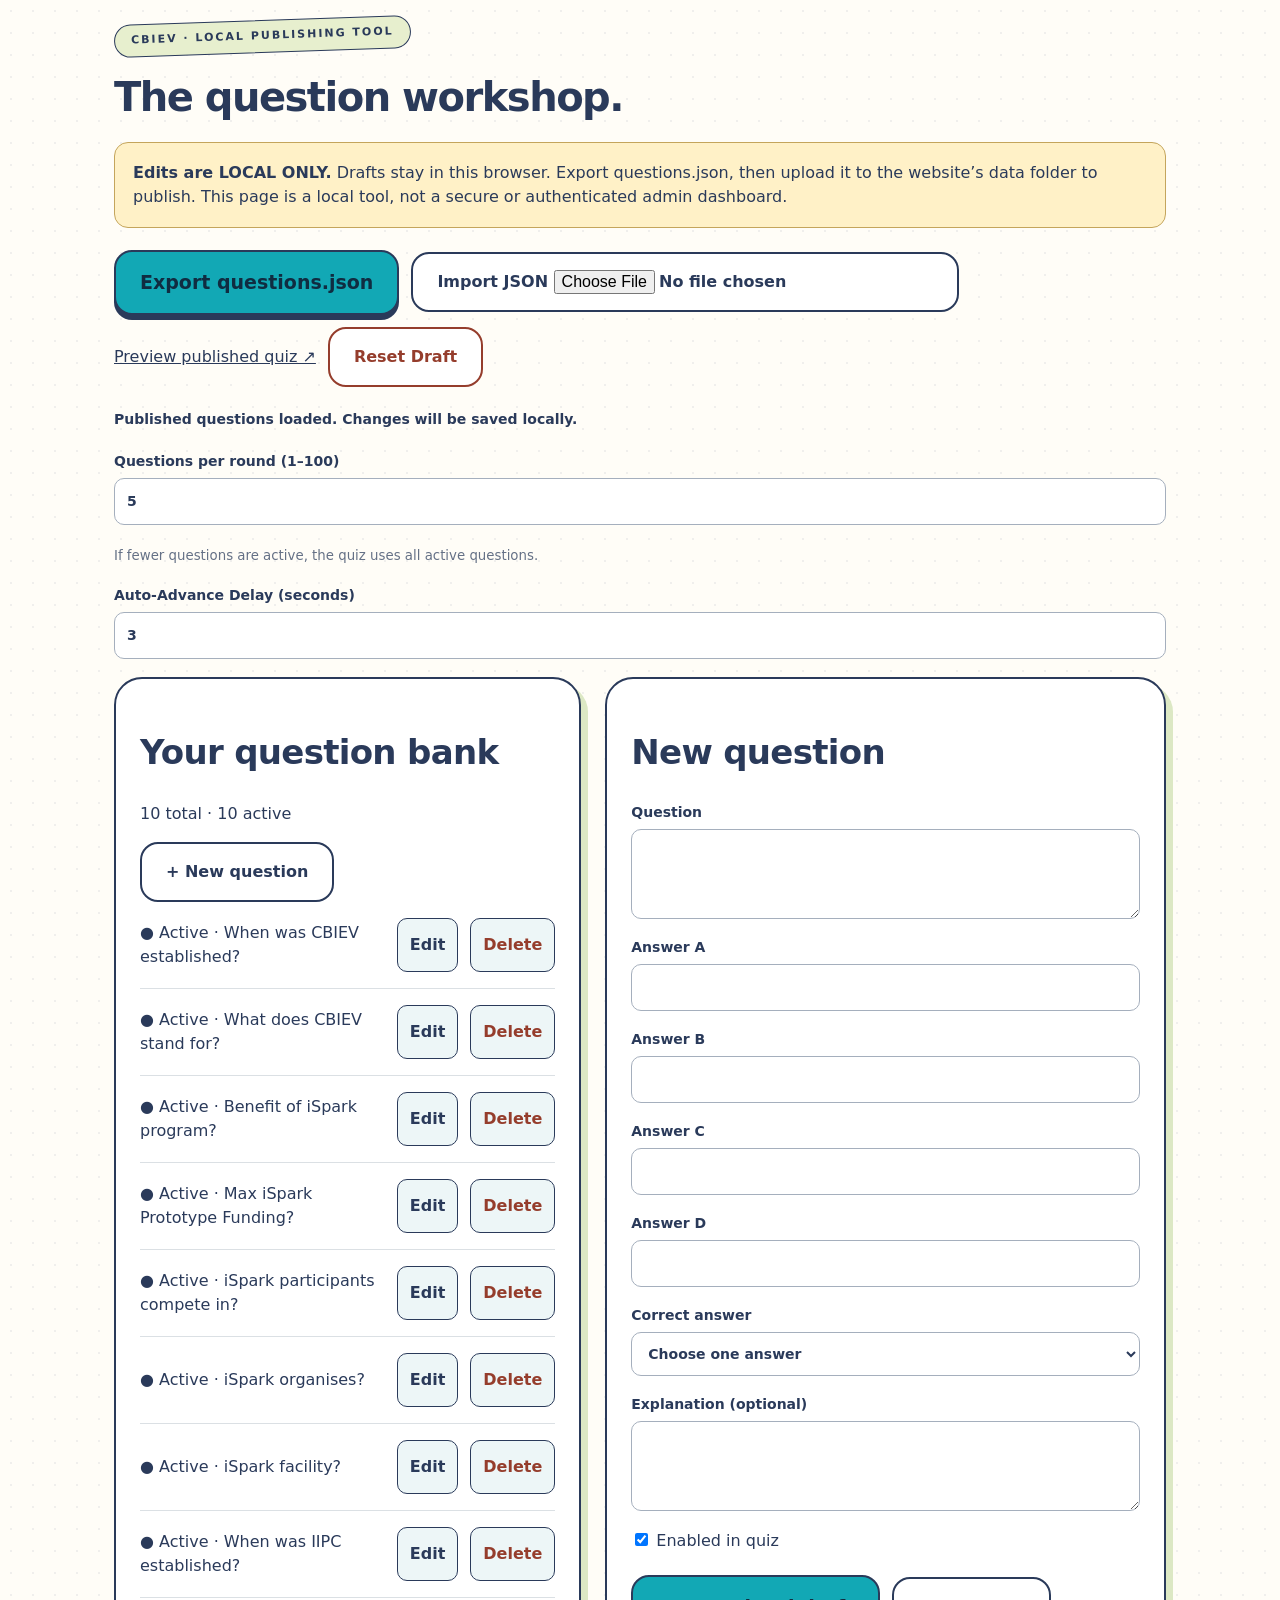
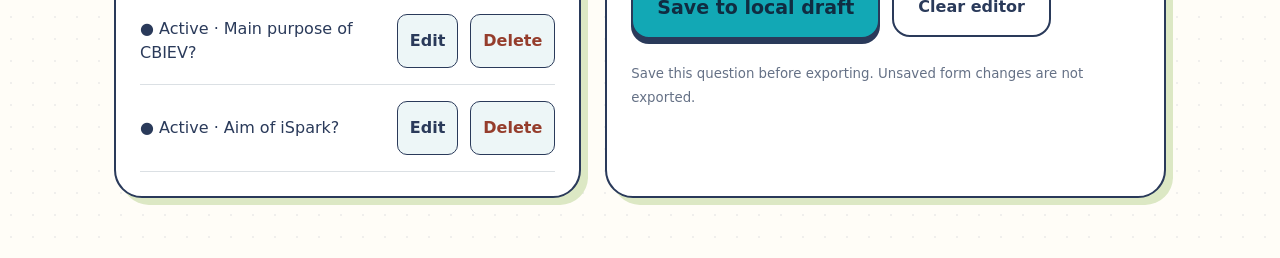
==== admin.html @ a43fd2c3 "Add CBIEV official quiz questions" ====
<!doctype html>
<html lang="en">

<head>
    <meta charset="utf-8">
    <meta name="viewport" content="width=device-width, initial-scale=1">
    <title>Question workshop · CBIEV</title>
    <link rel="stylesheet" href="css/style.css">
    <script src="js/quiz.js" defer></script>
    <script src="js/admin.js" defer></script>
</head>

<body>
    <main class="admin"><span class="eyebrow">CBIEV · Local publishing tool</span>
        <h1>The question workshop.</h1>
        <p class="notice"><strong>Edits are LOCAL ONLY.</strong> Drafts stay in this browser. Export questions.json,
            then upload it to the website’s data folder to publish. This page is a local tool, not a secure or
            authenticated admin dashboard.</p>
        <div class="toolbar"><button id="export" class="primary">Export questions.json</button><label
                class="secondary">Import JSON <input id="import" type="file" accept=".json,application/json"></label><a
                href="index.html" target="_blank" rel="noopener">Preview published quiz ↗</a><button id="reset"
                class="danger">Reset Draft</button></div>
        <p id="status" class="status" role="status"></p><label class="field">Questions per round (1–100)<input
                id="round-count" type="number" min="1" max="100" value="5"></label><small>If fewer questions are active,
            the quiz uses all active questions.</small>
        <label class="field">Auto-Advance Delay (seconds)<input id="advance-delay" type="number" min="2" max="10" step="1" value="3"></label>
        <div class="admin-layout">
            <section class="card">
                <h2>Your question bank</h2>
                <p id="counts"></p><button id="new" class="secondary">+ New question</button>
                <div id="list"></div>
            </section>
            <section class="card">
                <h2 id="editor-title">New question</h2>
                <form id="editor"><label class="field">Question<textarea id="question" required
                            maxlength="1000"></textarea></label>
                    <div id="option-fields"></div><label class="field">Correct answer<select id="correct" required>
                            <option value="">Choose one answer</option>
                            <option value="0">A</option>
                            <option value="1">B</option>
                            <option value="2">C</option>
                            <option value="3">D</option>
                        </select></label><label class="field">Explanation (optional)<textarea id="explanation"
                            maxlength="2000"></textarea></label><label><input id="enabled" type="checkbox" checked>
                        Enabled in quiz</label>
                    <div class="toolbar"><button class="primary" type="submit">Save to local draft</button><button
                            id="cancel" class="secondary" type="button">Clear editor</button></div><small>Save this
                        question before exporting. Unsaved form changes are not exported.</small>
                </form>
            </section>
        </div>
    </main>
</body>

</html>
---- css/style.css ----
:root {
    --navy: #2A3A5A;
    --teal: #12A8B5;
    --lime: #97B854;
    --cream: #FFFDF7;
    --yellow: #ffdc75
}

* {
    box-sizing: border-box
}

body {
    margin: 0;
    color: var(--navy);
    background: var(--cream);
    font-family: ui-rounded, 'Avenir Next', Avenir, system-ui, sans-serif;
    line-height: 1.5;
    background-image: radial-gradient(#2a3a5a12 1px, transparent 1px);
    background-size: 22px 22px
}

button,
input,
textarea,
select {
    font: inherit
}

button,
a,
input,
textarea,
select {
    -webkit-tap-highlight-color: transparent
}

button {
    cursor: pointer
}

button:disabled {
    cursor: default
}

button:focus-visible,
a:focus-visible,
input:focus-visible,
textarea:focus-visible,
select:focus-visible {
    outline: 3px solid #1b7187;
    outline-offset: 5px
}

.site-header {
    max-width: 1100px;
    margin: auto;
    padding: 28px 30px;
    display: flex;
    align-items: center;
    justify-content: center;
    gap: 20px
}

.event {
    text-align: center;
    font-size: 15px;
    letter-spacing: 1px
}

.event small {
    font-size: 10px;
    letter-spacing: 0
}

.quiz {
    max-width: 710px;
    min-height: 70vh;
    margin: 25px auto 55px;
    padding: 0 24px;
    text-align: center
}

.eyebrow {
    display: inline-block;
    background: #e7efce;
    border: 1.5px solid var(--navy);
    border-radius: 30px;
    padding: 7px 16px;
    text-transform: uppercase;
    letter-spacing: 2px;
    font-size: 11px;
    font-weight: 800;
    transform: rotate(-2deg)
}

h1 {
    font-size: clamp(44px, 8vw, 76px);
    line-height: 1.04;
    letter-spacing: -3px;
    margin: 24px 0
}

h1 em {
    font-style: normal;
    color: #087b87
}

h2 {
    font-size: clamp(25px, 4vw, 34px);
    line-height: 1.25;
    letter-spacing: -.7px
}

.intro {
    max-width: 420px;
    margin: 20px auto;
    color: #58657a;
    font-size: 17px
}

.hero-art {
    height: 88px;
    display: flex;
    justify-content: center;
    align-items: center;
    gap: 32px;
    margin: 20px 0
}

.star {
    font-size: 66px;
    color: var(--teal);
    display: inline-block;
    transform: rotate(-12deg);
    text-shadow: 2px 3px var(--navy)
}

.ticket {
    background: var(--yellow);
    border: 2px solid var(--navy);
    border-radius: 16px;
    padding: 12px 24px;
    transform: rotate(6deg);
    box-shadow: 4px 4px 0 var(--navy);
    font-size: 13px;
    font-weight: 800
}

.ticket strong {
    display: block;
    font-size: 23px
}

.primary,
.secondary,
.danger {
    border: 2px solid var(--navy);
    border-radius: 18px;
    padding: 16px 24px;
    font-weight: 800;
    min-height: 54px;
    color: var(--navy);
    background: white;
    transition: transform .15s, box-shadow .15s
}

.primary {
    background: var(--teal);
    color: #102c41;
    box-shadow: 0 5px 0 var(--navy);
    font-size: 19px
}

.primary:hover {
    transform: translateY(-2px);
    box-shadow: 0 7px 0 var(--navy)
}

.primary:active,
.answer:active {
    transform: translateY(3px);
    box-shadow: none
}

.primary:disabled {
    opacity: .55;
    box-shadow: none
}

.wide {
    width: 100%
}

.welcome-action {
    max-width: 390px;
    margin: 24px auto
}

.micro {
    font-size: 12px;
    color: #657186;
    margin-top: 20px
}

.steps {
    display: flex;
    justify-content: center;
    gap: 22px;
    font-size: 12px;
    font-weight: 700;
    margin: 32px 0
}

.steps b {
    display: inline-grid;
    place-items: center;
    width: 23px;
    height: 23px;
    border-radius: 50%;
    background: #e4edee;
    margin-right: 5px
}

footer {
    max-width: 1040px;
    margin: auto;
    padding: 24px;
    border-top: 1px solid #d9dedc;
    font-size: 11px;
    display: flex;
    justify-content: space-between;
    gap: 12px;
    color: #657186
}

.card {
    background: white;
    border: 2px solid var(--navy);
    border-radius: 28px;
    padding: 30px;
    box-shadow: 7px 7px 0 #dce8c4;
    text-align: left
}

.progress-label {
    display: flex;
    justify-content: space-between;
    font-size: 12px;
    font-weight: 800;
    text-transform: uppercase;
    letter-spacing: 1px
}

.progress {
    height: 13px;
    border: 2px solid var(--navy);
    border-radius: 20px;
    background: white;
    overflow: hidden;
    margin: 12px 0 28px
}

.progress span {
    display: block;
    height: 100%;
    background: var(--lime);
    transition: width .3s
}

.answers {
    display: grid;
    gap: 12px;
    margin: 26px 0
}

.answer {
    display: flex;
    align-items: center;
    gap: 14px;
    text-align: left;
    width: 100%;
    border: 2px solid #ced5df;
    background: #edf6f7;
    border-radius: 17px;
    padding: 16px;
    color: var(--navy);
    font-weight: 700;
    min-height: 65px;
    box-shadow: 0 3px 0 #d9dfe5;
    transition: transform .15s
}

.answer:nth-child(2) {
    background: #f2f5e7
}

.answer:nth-child(3) {
    background: #fff5d8
}

.answer:nth-child(4) {
    background: #edf1fc
}

.answer b {
    border: 1px solid currentColor;
    border-radius: 9px;
    min-width: 31px;
    height: 31px;
    display: grid;
    place-items: center;
    background: #ffffffaa
}

.answer:hover:not(:disabled) {
    border-color: var(--navy);
    transform: translateY(-2px)
}

.answer.correct {
    background: #e4efc8;
    border-color: #54752d
}

.answer.wrong {
    background: #ffebe5;
    border-color: #a64b37
}

.feedback {
    border-radius: 15px;
    background: #f0f4e8;
    padding: 17px;
    margin-bottom: 20px;
    font-size: 14px
}

.feedback p {
    margin: 7px 0
}

.complete {
    text-align: center;
    padding: 36px 25px
}

.complete h1 {
    font-size: clamp(40px, 7vw, 62px)
}

.gift {
    background: #fff1c7;
    border: 2px dashed #b18b39;
    border-radius: 18px;
    padding: 22px;
    font-size: 21px;
    font-weight: 800;
    margin: 26px 0
}

.badge {
    width: 100px;
    height: 100px;
    border-radius: 50%;
    background: var(--lime);
    border: 2px solid var(--navy);
    display: grid;
    place-items: center;
    margin: auto;
    font-size: 50px;
    box-shadow: 5px 5px 0 var(--navy)
}

.confetti {
    position: fixed;
    top: -20px;
    pointer-events: none;
    width: 9px;
    height: 16px;
    animation: fall 2.8s ease-in forwards;
    z-index: 5
}

@keyframes fall {
    to {
        transform: translateY(105vh) rotate(600deg)
    }
}

.admin {
    max-width: 1100px;
    margin: 20px auto 60px;
    padding: 0 24px
}

.admin h1 {
    font-size: 40px;
    letter-spacing: -1.5px
}

.notice {
    background: #fff1c7;
    border: 1px solid #c4a55c;
    border-radius: 14px;
    padding: 18px
}

.toolbar {
    display: flex;
    flex-wrap: wrap;
    gap: 12px;
    margin: 22px 0;
    align-items: center
}

.toolbar a {
    color: var(--navy)
}

.admin-layout {
    display: grid;
    grid-template-columns: 1fr 1.2fr;
    gap: 24px
}

.admin .card {
    padding: 24px
}

.question-row {
    border-bottom: 1px solid #dbe0e4;
    padding: 16px 0;
    display: flex;
    gap: 12px;
    align-items: center
}

.question-row span {
    flex: 1;
    overflow-wrap: anywhere
}

.question-row button {
    padding: 8px 12px;
    border: 1px solid var(--navy);
    border-radius: 10px;
    background: #edf6f7
}

.field {
    display: block;
    font-size: 14px;
    font-weight: 700;
    margin: 18px 0
}

.field input,
.field textarea,
.field select {
    display: block;
    width: 100%;
    padding: 12px;
    border: 1.5px solid #a5afbd;
    border-radius: 10px;
    margin-top: 6px;
    color: var(--navy);
    background: white
}

.field textarea {
    min-height: 90px;
    resize: vertical
}

.danger {
    color: #953d2c;
    border-color: #953d2c
}

.status {
    font-size: 14px;
    font-weight: 700;
    min-height: 24px
}

.tag {
    font-size: 11px;
    color: #607044
}

.admin small {
    color: #657186
}

@media(max-width:650px) {
    .site-header {
        padding: 20px
    }

    .quiz {
        margin-top: 18px
    }

    .card {
        padding: 22px
    }

    .steps {
        gap: 10px;
        font-size: 11px
    }

    .admin-layout {
        grid-template-columns: 1fr
    }

    footer span {
        display: none
    }

    .admin h1 {
        font-size: 32px
    }

    .hero-art {
        gap: 22px
    }
}

@media(prefers-reduced-motion:reduce) {

    *,
    *:before,
    *:after {
        animation: none !important;
        transition: none !important
    }

    .confetti {
        display: none
    }
}
/* Tactile game feedback: transform/opacity animations keep mobile painting light. */
.answer { position: relative; touch-action: manipulation; transition: opacity .25s, background-color .2s, border-color .2s; }
.answer.correct { background: #12A8B5; color: white; border-color: #087580; box-shadow: 0 4px 0 #087580, 0 0 24px #12a8b547; text-shadow: 0 1px 2px #17414e; }
.answer.correct b { background: #087580; color: white; border-color: white; font-size: 24px; }
.answer-muted { opacity: .3; box-shadow: none; }
.answer-pop { animation: answer-spring .65s both; z-index: 1; }
.answer.wrong { animation: answer-shake .5s both; background: #ffe5de; border-color: #cf6752; }
.answer.wrong b { background: #b64b38; color: white; }
.question-card { animation: question-in .38s cubic-bezier(.2,.8,.3,1) both; }
.question-card.question-exit { animation: question-out .2s ease-in both; pointer-events: none; }
.progress span { transition: width .45s cubic-bezier(.2,.8,.3,1); }
.feedback-enter { animation: question-in .3s both; margin-top: 30px; }
.result-badge { display: inline-block; background: #087580; color: white; border: 2px solid var(--navy); border-radius: 12px; padding: 8px 15px; letter-spacing: 1px; box-shadow: 3px 3px 0 #97B854; animation: badge-pop .5s both; }
.result-retry { background: #fff0b9; color: var(--navy); box-shadow: 3px 3px 0 #edac94; }
.continue-button:not([hidden]) { animation: question-in .3s both; }
[hidden] { display: none !important; }
.sparkle { position: absolute; left: 50%; top: 50%; font-size: 24px; pointer-events: none; z-index: 4; animation: sparkle-burst 1s ease-out both; text-shadow: none; }
/* The completion page itself is the overlay: no obscured interactive background. */
.quest-completed::before { content: ''; position: fixed; inset: 0; background: #2a3a5a38; pointer-events: none; z-index: 1; }
.quest-completed .quiz { position: relative; z-index: 2; }
.complete { position: relative; animation: badge-pop .6s both; box-shadow: 8px 10px 0 #97b854, 0 25px 70px #2a3a5a26; }
.complete .badge { background: #12A8B5; color: white; border: 5px solid #d9ecb5; box-shadow: 5px 5px 0 #97B854; animation: answer-spring .8s .12s both; }
.complete h1 { animation: badge-pop .65s .22s both; }
@keyframes answer-spring { 0% { transform: scale(1); } 35% { transform: scale(1.045) rotate(-1deg); } 50% { transform: scale(.985) rotate(1deg); } 65% { transform: scale(1.025) rotate(-.7deg); } 80% { transform: scale(.995) rotate(.4deg); } 100% { transform: scale(1); } }
@keyframes answer-shake { 0%,100% { transform: translateX(0); } 15%,45% { transform: translateX(-7px); background: #ef9b89; } 30%,60% { transform: translateX(7px); } 80% { transform: translateX(-3px); } }
@keyframes badge-pop { 0% { opacity: 0; transform: scale(.8) translateY(14px); } 65% { opacity: 1; transform: scale(1.04) translateY(-2px); } 100% { opacity: 1; transform: scale(1) translateY(0); } }
@keyframes question-in { from { opacity: 0; transform: translateY(18px) scale(.97); } to { opacity: 1; transform: translateY(0) scale(1); } }
@keyframes question-out { to { opacity: 0; transform: translateX(-18px) scale(.97); } }
@keyframes sparkle-burst { 0% { opacity: 0; transform: translate(-50%,-50%) scale(.3); } 20% { opacity: 1; } 100% { opacity: 0; transform: translate(calc(-50% + var(--x)),calc(-50% + var(--y))) rotate(var(--turn)) scale(.6); } }
@media(prefers-reduced-motion: reduce) { .sparkle { display: none; } }

/* Keep feedback in view even when an imported question is unusually long. */
.tagline { font-size: 24px; font-weight: 800; margin: 12px 0; }
.feedback-dock { position: fixed; z-index: 6; bottom: 12px; bottom: max(12px, env(safe-area-inset-bottom)); left: 50%; transform: translateX(-50%); width: min(620px, calc(100% - 24px)); text-align: left; }
.feedback-dock .feedback { margin: 0; border: 2px solid var(--navy); background: #fffdf7; box-shadow: 0 6px 30px #2a3a5a35; padding: 14px 18px; max-height: 48vh; overflow-y: auto; }
.feedback-dock p { margin: 8px 0; }
.countdown-controls { display: flex; align-items: center; justify-content: space-between; gap: 10px; margin-top: 10px; }
.countdown-label { font-size: 13px; font-weight: 800; }
.next-now { font-size: 13px; min-height: 44px; padding: 8px 12px; white-space: nowrap; }
.countdown-track { height: 6px; background: #e0e7d6; border-radius: 8px; margin-top: 10px; overflow: hidden; }
.countdown-track span { display: block; height: 100%; background: var(--teal); transition: width 1s linear; }
.answer.wrong-fade { opacity: .3; transition: opacity .3s .6s; }
@media(max-width:650px) {
    .site-header { padding: 12px 16px; }
    .event { font-size: 12px; }
    .quiz { padding: 0 16px; margin-top: 12px; }
    .question-card { padding: 16px; }
    .question-card h2 { font-size: 23px; margin: 10px 0; }
    .question-card .micro { margin: 8px 0; }
    .question-card .answers { gap: 9px; margin: 14px 0; }
    .question-card .answer { padding: 10px 12px; min-height: 54px; font-size: 14px; }
    .progress { margin: 8px 0 14px; }
    .progress-label { font-size: 10px; }
    .feedback-dock .feedback { font-size: 13px; }
    .result-badge { padding: 5px 11px; font-size: 13px; }
}

/* Headings receive focus for screen readers, without a frame around the title. */
.quiz h1:focus,
.quiz h2:focus {
    outline: none;
}
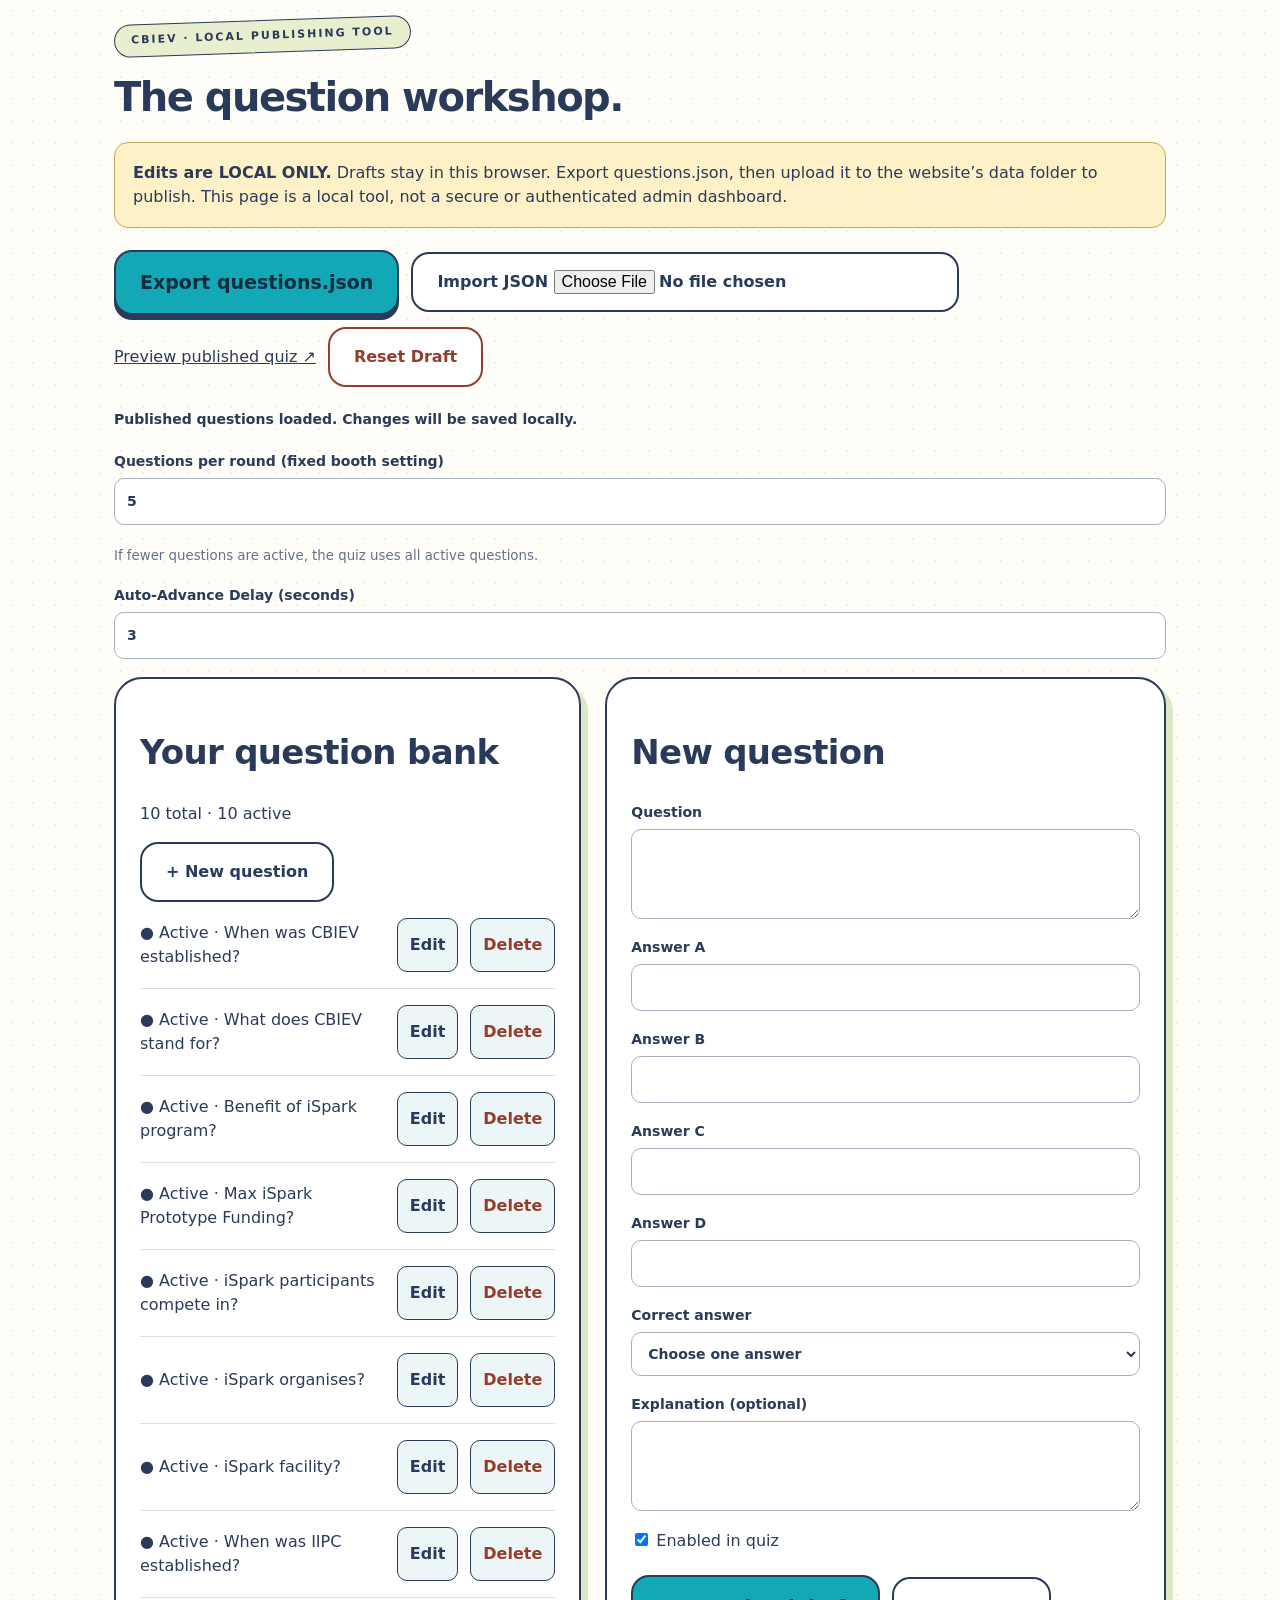
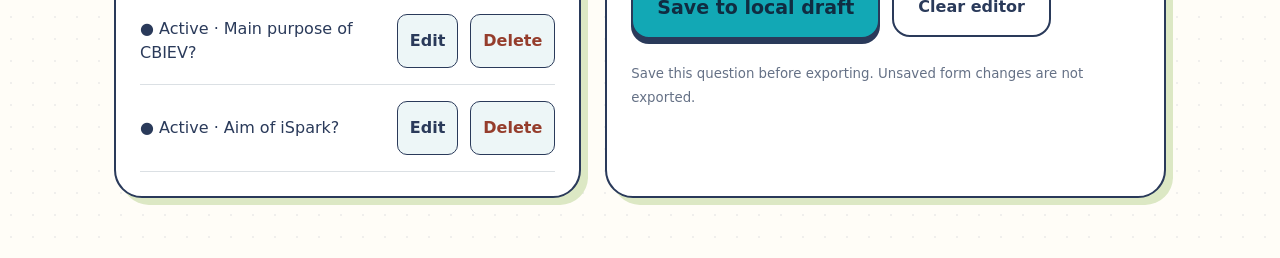
==== commit 1a1f6e11: "Add CBIEV official quiz questions" ====
--- a/admin.html
+++ b/admin.html
@@ -6,8 +6,8 @@
     <meta name="viewport" content="width=device-width, initial-scale=1">
     <title>Question workshop · CBIEV</title>
     <link rel="stylesheet" href="css/style.css">
-    <script src="js/quiz.js" defer></script>
-    <script src="js/admin.js" defer></script>
+    <script src="js/quiz.js?v=5-rounds-20261111" defer></script>
+    <script src="js/admin.js?v=5-rounds-20261111" defer></script>
 </head>
 
 <body>
@@ -20,8 +20,8 @@
                 class="secondary">Import JSON <input id="import" type="file" accept=".json,application/json"></label><a
                 href="index.html" target="_blank" rel="noopener">Preview published quiz ↗</a><button id="reset"
                 class="danger">Reset Draft</button></div>
-        <p id="status" class="status" role="status"></p><label class="field">Questions per round (1–100)<input
-                id="round-count" type="number" min="1" max="100" value="5"></label><small>If fewer questions are active,
+        <p id="status" class="status" role="status"></p><label class="field">Questions per round (fixed booth setting)<input
+                id="round-count" type="number" value="5" readonly></label><small>If fewer questions are active,
             the quiz uses all active questions.</small>
         <label class="field">Auto-Advance Delay (seconds)<input id="advance-delay" type="number" min="2" max="10" step="1" value="3"></label>
         <div class="admin-layout">
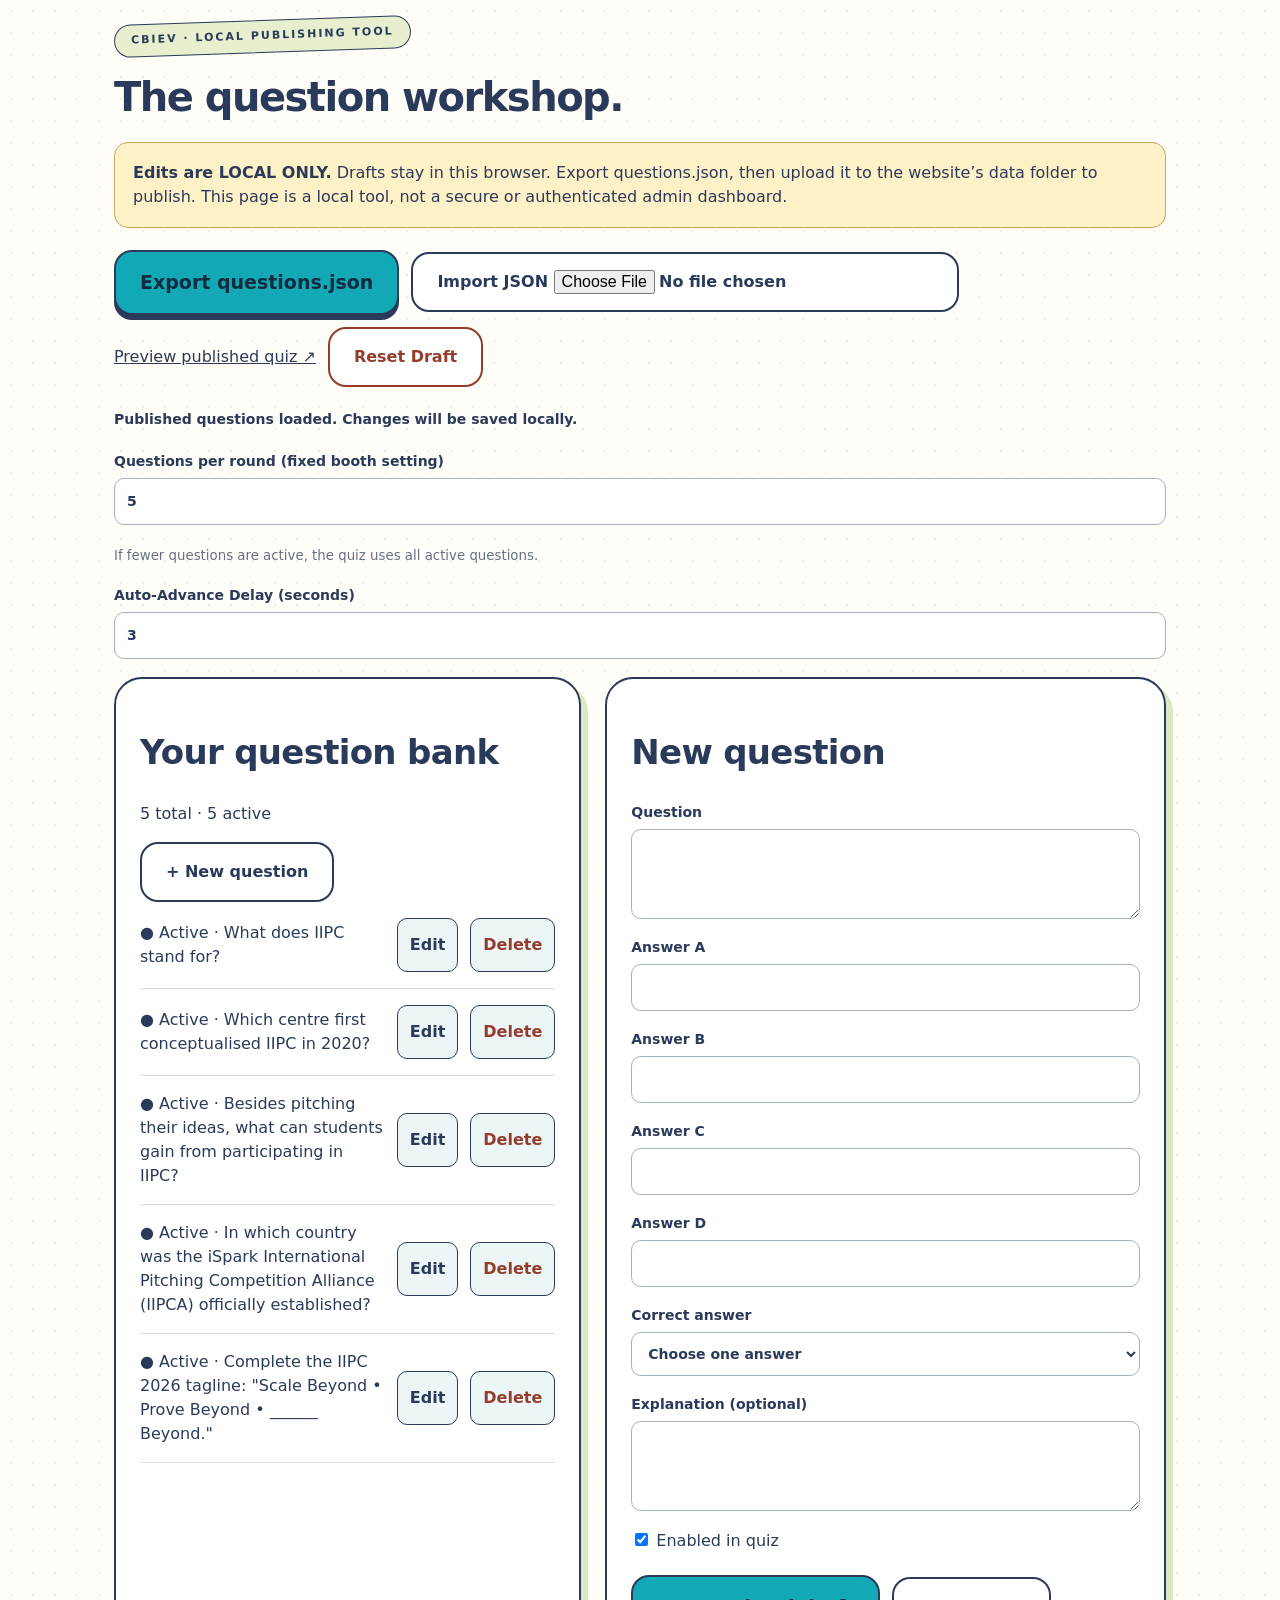
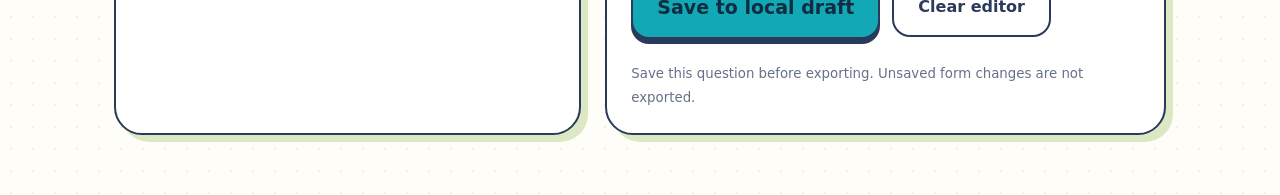
==== commit abdf2ea2: "Update IIPC quiz questions" ====
--- a/admin.html
+++ b/admin.html
@@ -6,8 +6,8 @@
     <meta name="viewport" content="width=device-width, initial-scale=1">
     <title>Question workshop · CBIEV</title>
     <link rel="stylesheet" href="css/style.css">
-    <script src="js/quiz.js?v=5-rounds-20261111" defer></script>
-    <script src="js/admin.js?v=5-rounds-20261111" defer></script>
+    <script src="js/quiz.js?v=iipc-20261123" defer></script>
+    <script src="js/admin.js?v=iipc-20261123" defer></script>
 </head>
 
 <body>
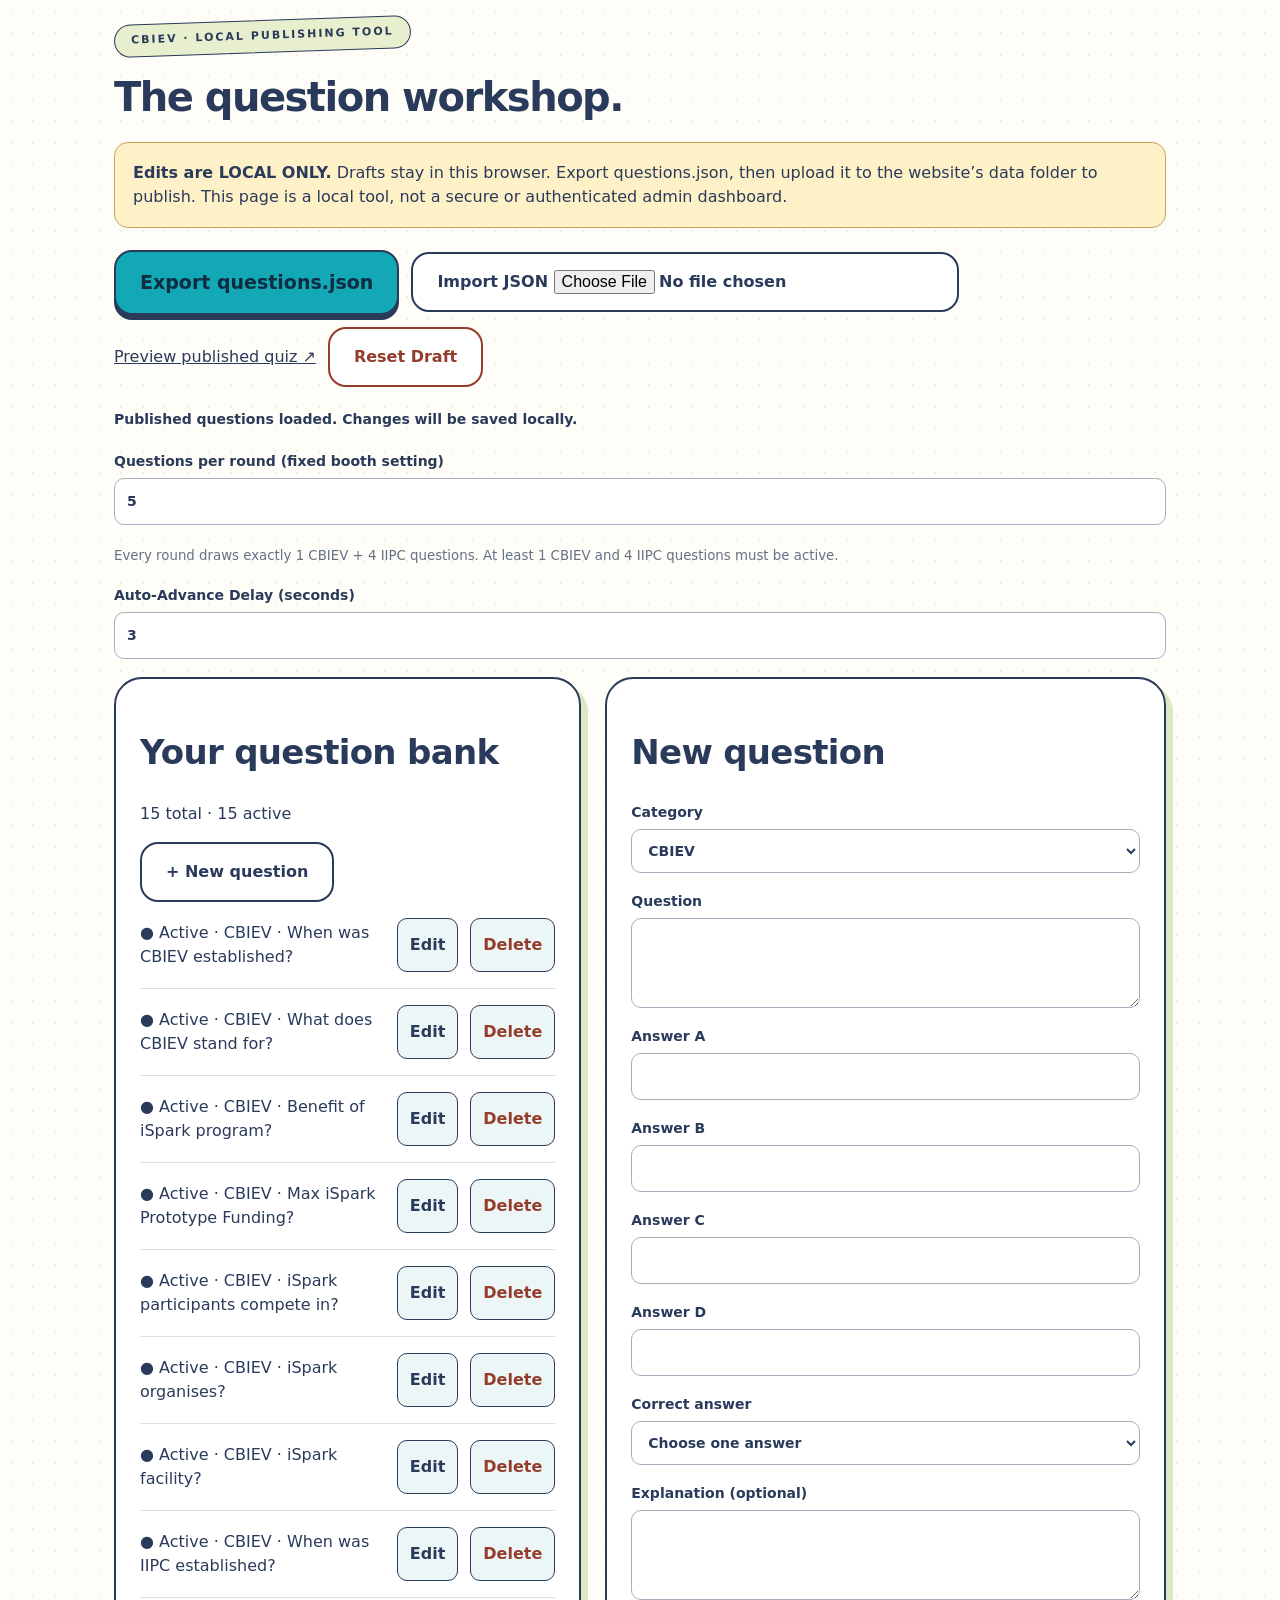
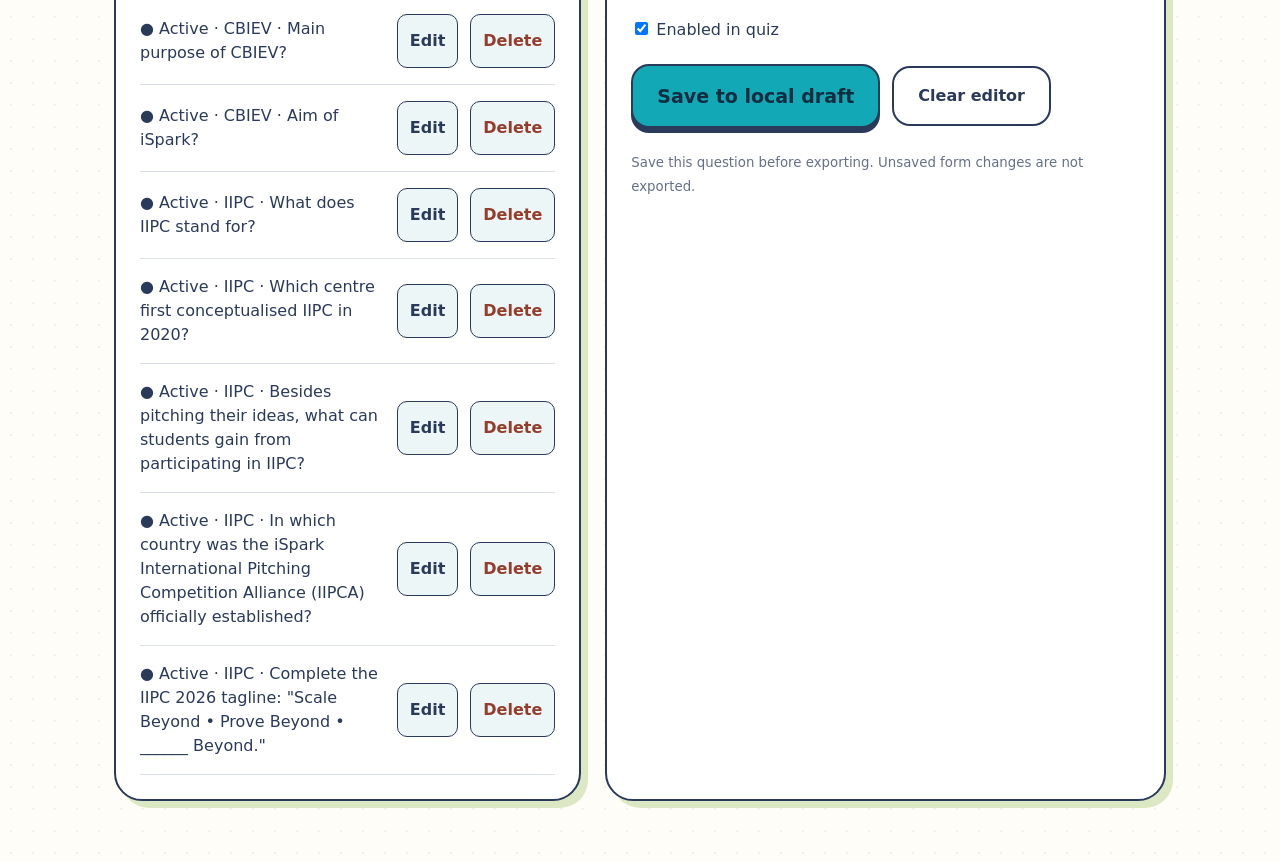
==== commit c0c398e1: "Update IIPC quiz questions" ====
--- a/admin.html
+++ b/admin.html
@@ -6,8 +6,8 @@
     <meta name="viewport" content="width=device-width, initial-scale=1">
     <title>Question workshop · CBIEV</title>
     <link rel="stylesheet" href="css/style.css">
-    <script src="js/quiz.js?v=iipc-20261123" defer></script>
-    <script src="js/admin.js?v=iipc-20261123" defer></script>
+    <script src="js/quiz.js?v=categories-20261123" defer></script>
+    <script src="js/admin.js?v=categories-20261123" defer></script>
 </head>
 
 <body>
@@ -21,8 +21,7 @@
                 href="index.html" target="_blank" rel="noopener">Preview published quiz ↗</a><button id="reset"
                 class="danger">Reset Draft</button></div>
         <p id="status" class="status" role="status"></p><label class="field">Questions per round (fixed booth setting)<input
-                id="round-count" type="number" value="5" readonly></label><small>If fewer questions are active,
-            the quiz uses all active questions.</small>
+                id="round-count" type="number" value="5" readonly></label><small>Every round draws exactly 1 CBIEV + 4 IIPC questions. At least 1 CBIEV and 4 IIPC questions must be active.</small>
         <label class="field">Auto-Advance Delay (seconds)<input id="advance-delay" type="number" min="2" max="10" step="1" value="3"></label>
         <div class="admin-layout">
             <section class="card">
@@ -32,7 +31,7 @@
             </section>
             <section class="card">
                 <h2 id="editor-title">New question</h2>
-                <form id="editor"><label class="field">Question<textarea id="question" required
+                <form id="editor"><label class="field">Category<select id="category" required><option value="CBIEV">CBIEV</option><option value="IIPC">IIPC</option></select></label><label class="field">Question<textarea id="question" required
                             maxlength="1000"></textarea></label>
                     <div id="option-fields"></div><label class="field">Correct answer<select id="correct" required>
                             <option value="">Choose one answer</option>
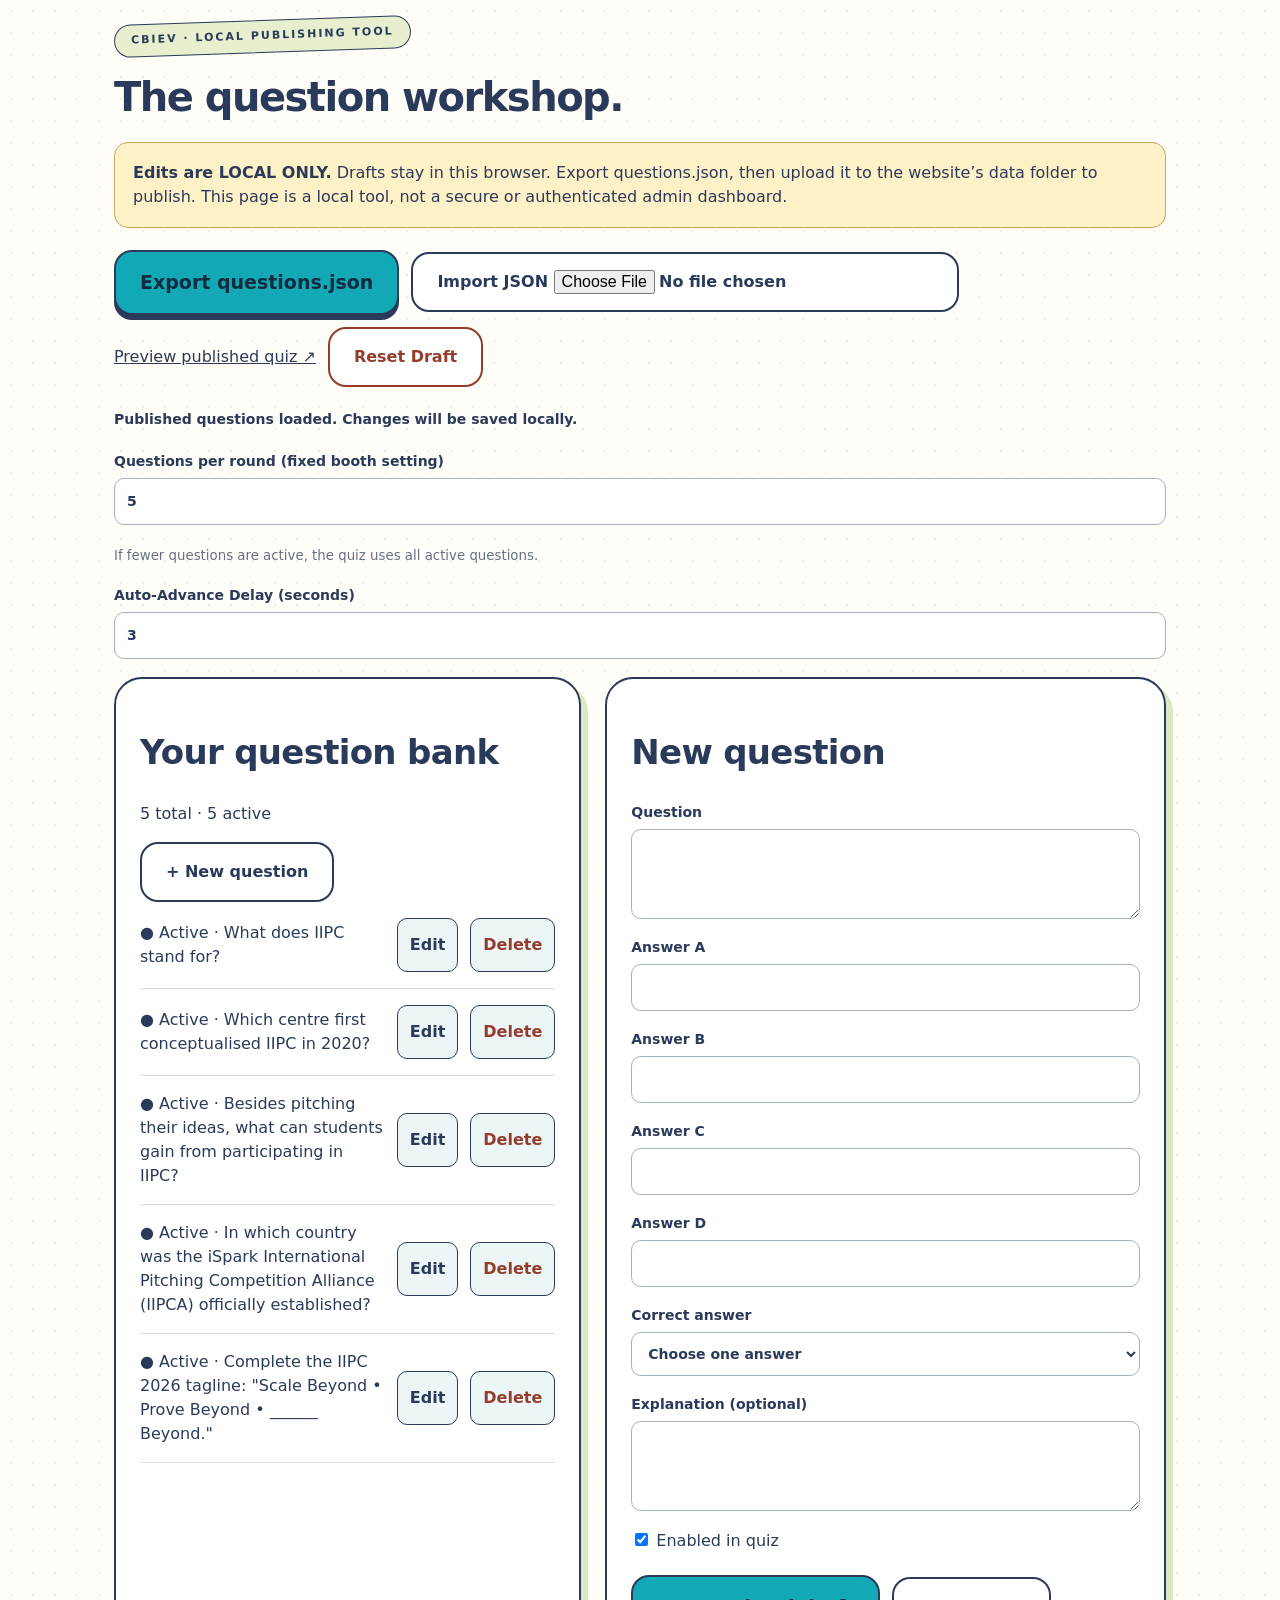
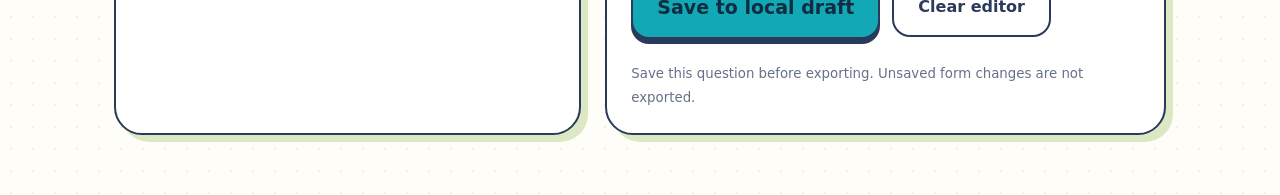
==== commit f78327e5: "Update IIPC quiz questions" ====
--- a/admin.html
+++ b/admin.html
@@ -6,8 +6,8 @@
     <meta name="viewport" content="width=device-width, initial-scale=1">
     <title>Question workshop · CBIEV</title>
     <link rel="stylesheet" href="css/style.css">
-    <script src="js/quiz.js?v=categories-20261123" defer></script>
-    <script src="js/admin.js?v=categories-20261123" defer></script>
+    <script src="js/quiz.js?v=iipc-20261123" defer></script>
+    <script src="js/admin.js?v=iipc-20261123" defer></script>
 </head>
 
 <body>
@@ -21,7 +21,8 @@
                 href="index.html" target="_blank" rel="noopener">Preview published quiz ↗</a><button id="reset"
                 class="danger">Reset Draft</button></div>
         <p id="status" class="status" role="status"></p><label class="field">Questions per round (fixed booth setting)<input
-                id="round-count" type="number" value="5" readonly></label><small>Every round draws exactly 1 CBIEV + 4 IIPC questions. At least 1 CBIEV and 4 IIPC questions must be active.</small>
+                id="round-count" type="number" value="5" readonly></label><small>If fewer questions are active,
+            the quiz uses all active questions.</small>
         <label class="field">Auto-Advance Delay (seconds)<input id="advance-delay" type="number" min="2" max="10" step="1" value="3"></label>
         <div class="admin-layout">
             <section class="card">
@@ -31,7 +32,7 @@
             </section>
             <section class="card">
                 <h2 id="editor-title">New question</h2>
-                <form id="editor"><label class="field">Category<select id="category" required><option value="CBIEV">CBIEV</option><option value="IIPC">IIPC</option></select></label><label class="field">Question<textarea id="question" required
+                <form id="editor"><label class="field">Question<textarea id="question" required
                             maxlength="1000"></textarea></label>
                     <div id="option-fields"></div><label class="field">Correct answer<select id="correct" required>
                             <option value="">Choose one answer</option>
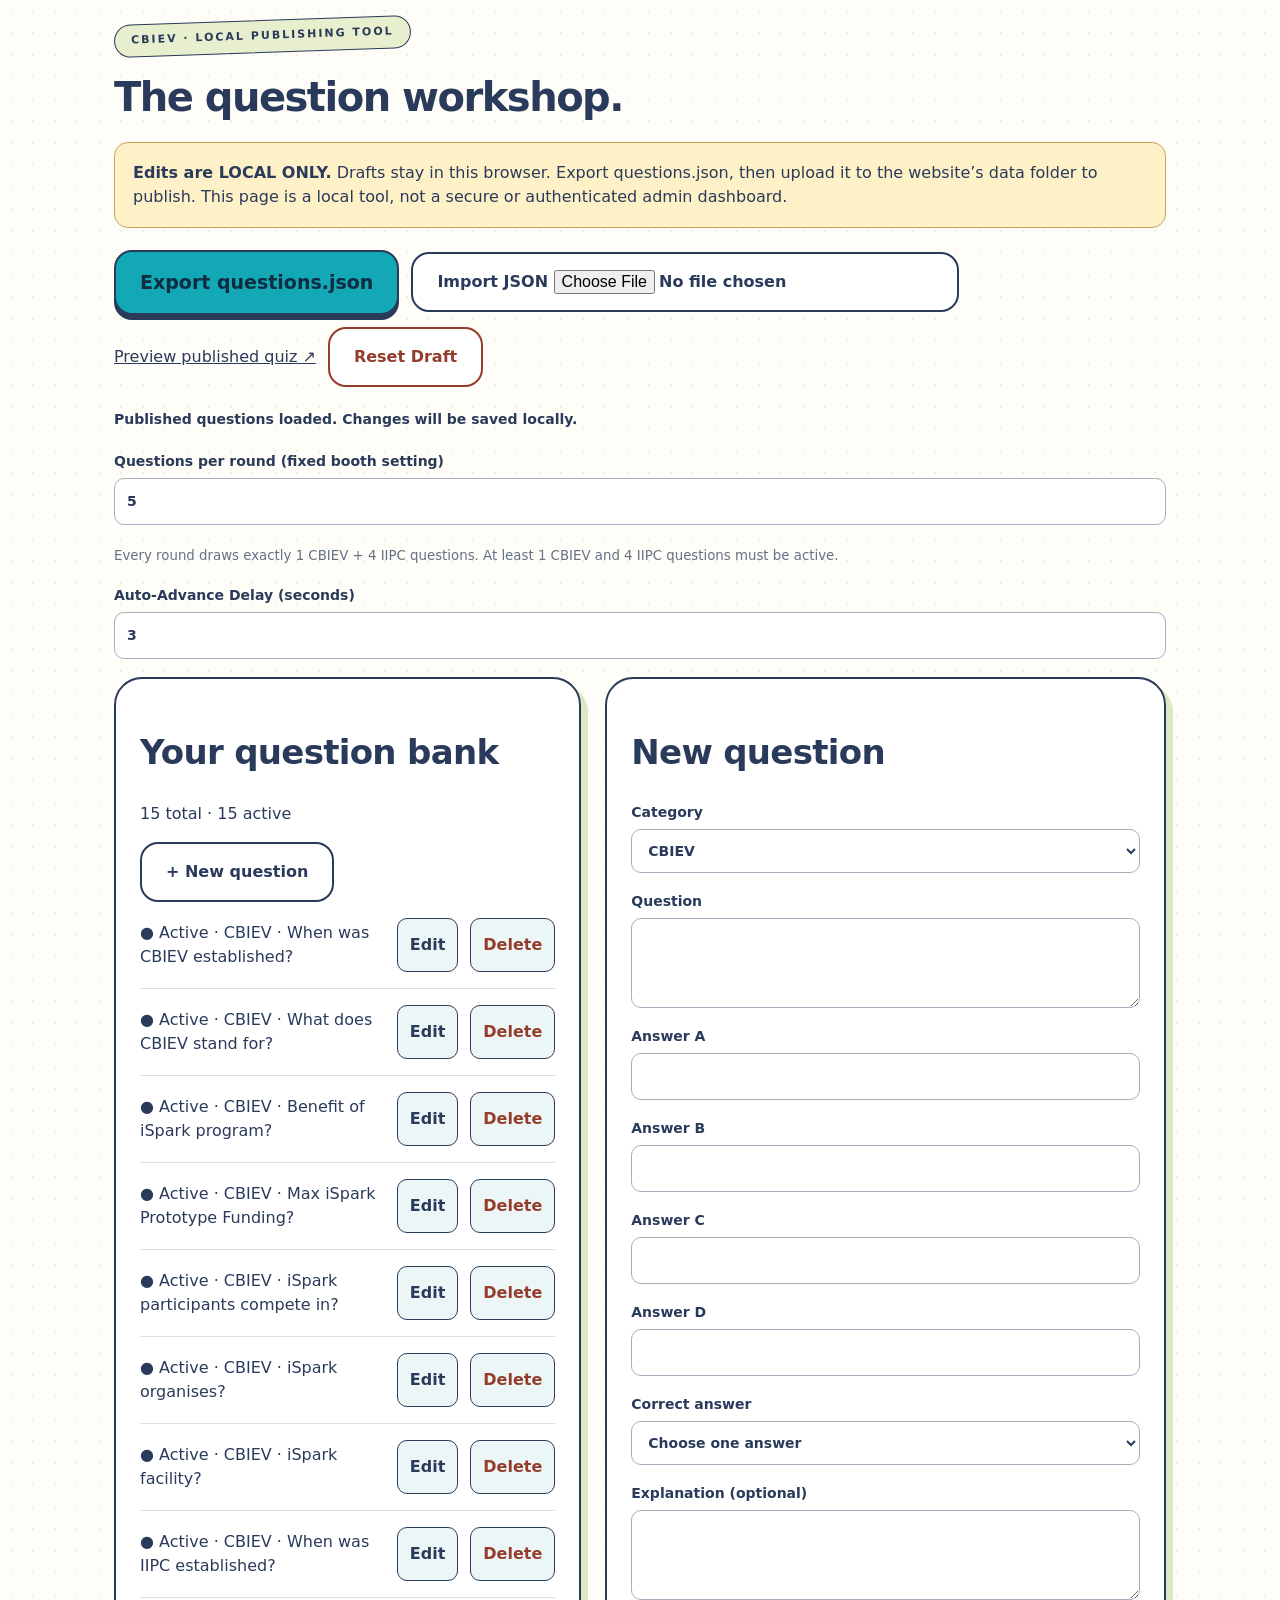
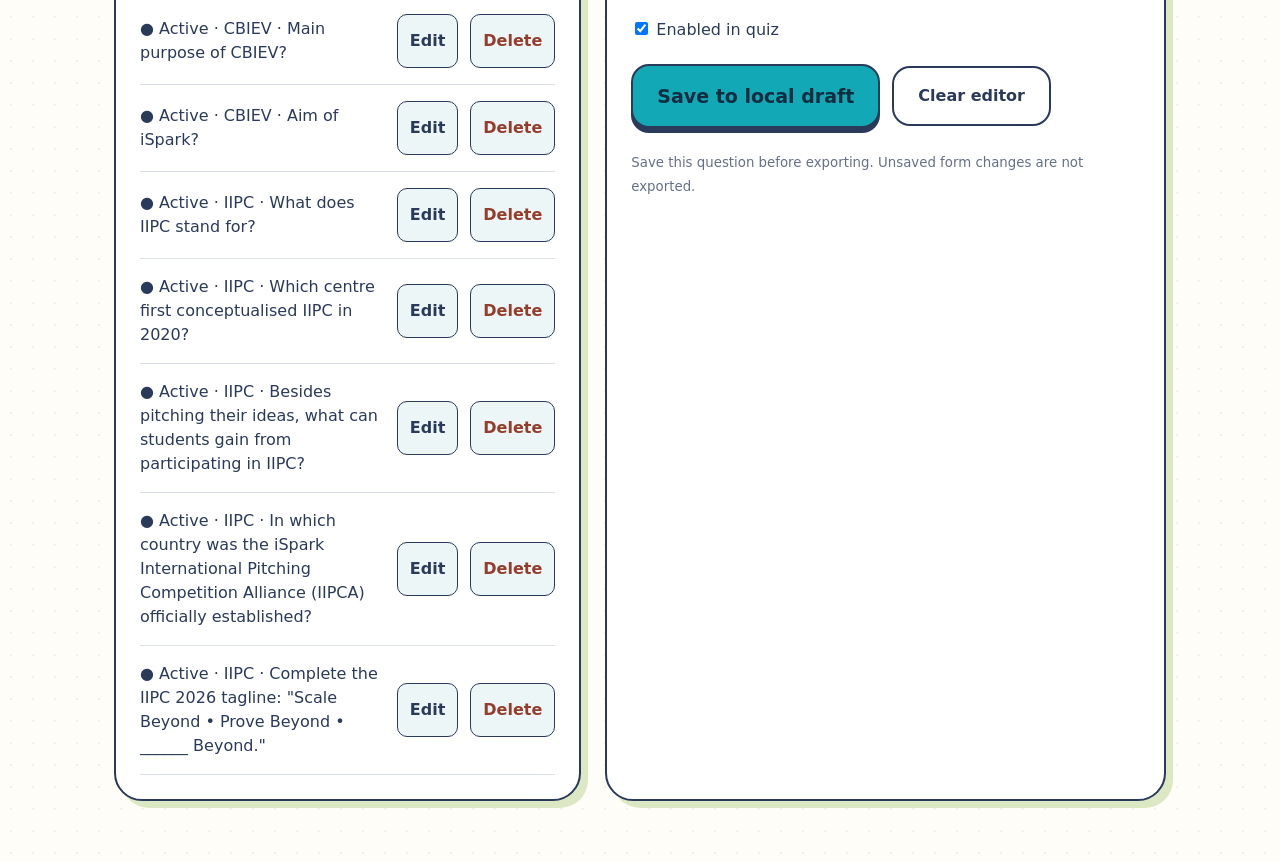
==== commit 65dafed1: "Update IIPC quiz questions" ====
--- a/admin.html
+++ b/admin.html
@@ -5,9 +5,9 @@
     <meta charset="utf-8">
     <meta name="viewport" content="width=device-width, initial-scale=1">
     <title>Question workshop · CBIEV</title>
-    <link rel="stylesheet" href="css/style.css">
-    <script src="js/quiz.js?v=iipc-20261123" defer></script>
-    <script src="js/admin.js?v=iipc-20261123" defer></script>
+    <link rel="stylesheet" href="css/style.css?v=red-popup-20261123">
+    <script src="js/quiz.js?v=mixed-rounds-v4-20261123" defer></script>
+    <script src="js/admin.js?v=mixed-rounds-v4-20261123" defer></script>
 </head>
 
 <body>
@@ -21,8 +21,7 @@
                 href="index.html" target="_blank" rel="noopener">Preview published quiz ↗</a><button id="reset"
                 class="danger">Reset Draft</button></div>
         <p id="status" class="status" role="status"></p><label class="field">Questions per round (fixed booth setting)<input
-                id="round-count" type="number" value="5" readonly></label><small>If fewer questions are active,
-            the quiz uses all active questions.</small>
+                id="round-count" type="number" value="5" readonly></label><small>Every round draws exactly 1 CBIEV + 4 IIPC questions. At least 1 CBIEV and 4 IIPC questions must be active.</small>
         <label class="field">Auto-Advance Delay (seconds)<input id="advance-delay" type="number" min="2" max="10" step="1" value="3"></label>
         <div class="admin-layout">
             <section class="card">
@@ -32,7 +31,7 @@
             </section>
             <section class="card">
                 <h2 id="editor-title">New question</h2>
-                <form id="editor"><label class="field">Question<textarea id="question" required
+                <form id="editor"><label class="field">Category<select id="category" required><option value="CBIEV">CBIEV</option><option value="IIPC">IIPC</option></select></label><label class="field">Question<textarea id="question" required
                             maxlength="1000"></textarea></label>
                     <div id="option-fields"></div><label class="field">Correct answer<select id="correct" required>
                             <option value="">Choose one answer</option>
--- a/css/style.css
+++ b/css/style.css
@@ -554,7 +554,7 @@
 .progress span { transition: width .45s cubic-bezier(.2,.8,.3,1); }
 .feedback-enter { animation: question-in .3s both; margin-top: 30px; }
 .result-badge { display: inline-block; background: #087580; color: white; border: 2px solid var(--navy); border-radius: 12px; padding: 8px 15px; letter-spacing: 1px; box-shadow: 3px 3px 0 #97B854; animation: badge-pop .5s both; }
-.result-retry { background: #fff0b9; color: var(--navy); box-shadow: 3px 3px 0 #edac94; }
+.result-retry { background: #b64b38; color: white; border-color: #8f3025; box-shadow: 3px 3px 0 #edac94; }
 .continue-button:not([hidden]) { animation: question-in .3s both; }
 [hidden] { display: none !important; }
 .sparkle { position: absolute; left: 50%; top: 50%; font-size: 24px; pointer-events: none; z-index: 4; animation: sparkle-burst 1s ease-out both; text-shadow: none; }
@@ -576,6 +576,9 @@
 .tagline { font-size: 24px; font-weight: 800; margin: 12px 0; }
 .feedback-dock { position: fixed; z-index: 6; bottom: 12px; bottom: max(12px, env(safe-area-inset-bottom)); left: 50%; transform: translateX(-50%); width: min(620px, calc(100% - 24px)); text-align: left; }
 .feedback-dock .feedback { margin: 0; border: 2px solid var(--navy); background: #fffdf7; box-shadow: 0 6px 30px #2a3a5a35; padding: 14px 18px; max-height: 48vh; overflow-y: auto; }
+.feedback-dock .feedback-incorrect { background: #b42318; border-color: #8f1c13; color: white; }
+.feedback-incorrect .countdown-track { background: #ffffff40; }
+.feedback-incorrect .countdown-track span { background: white; }
 .feedback-dock p { margin: 8px 0; }
 .countdown-controls { display: flex; align-items: center; justify-content: space-between; gap: 10px; margin-top: 10px; }
 .countdown-label { font-size: 13px; font-weight: 800; }
